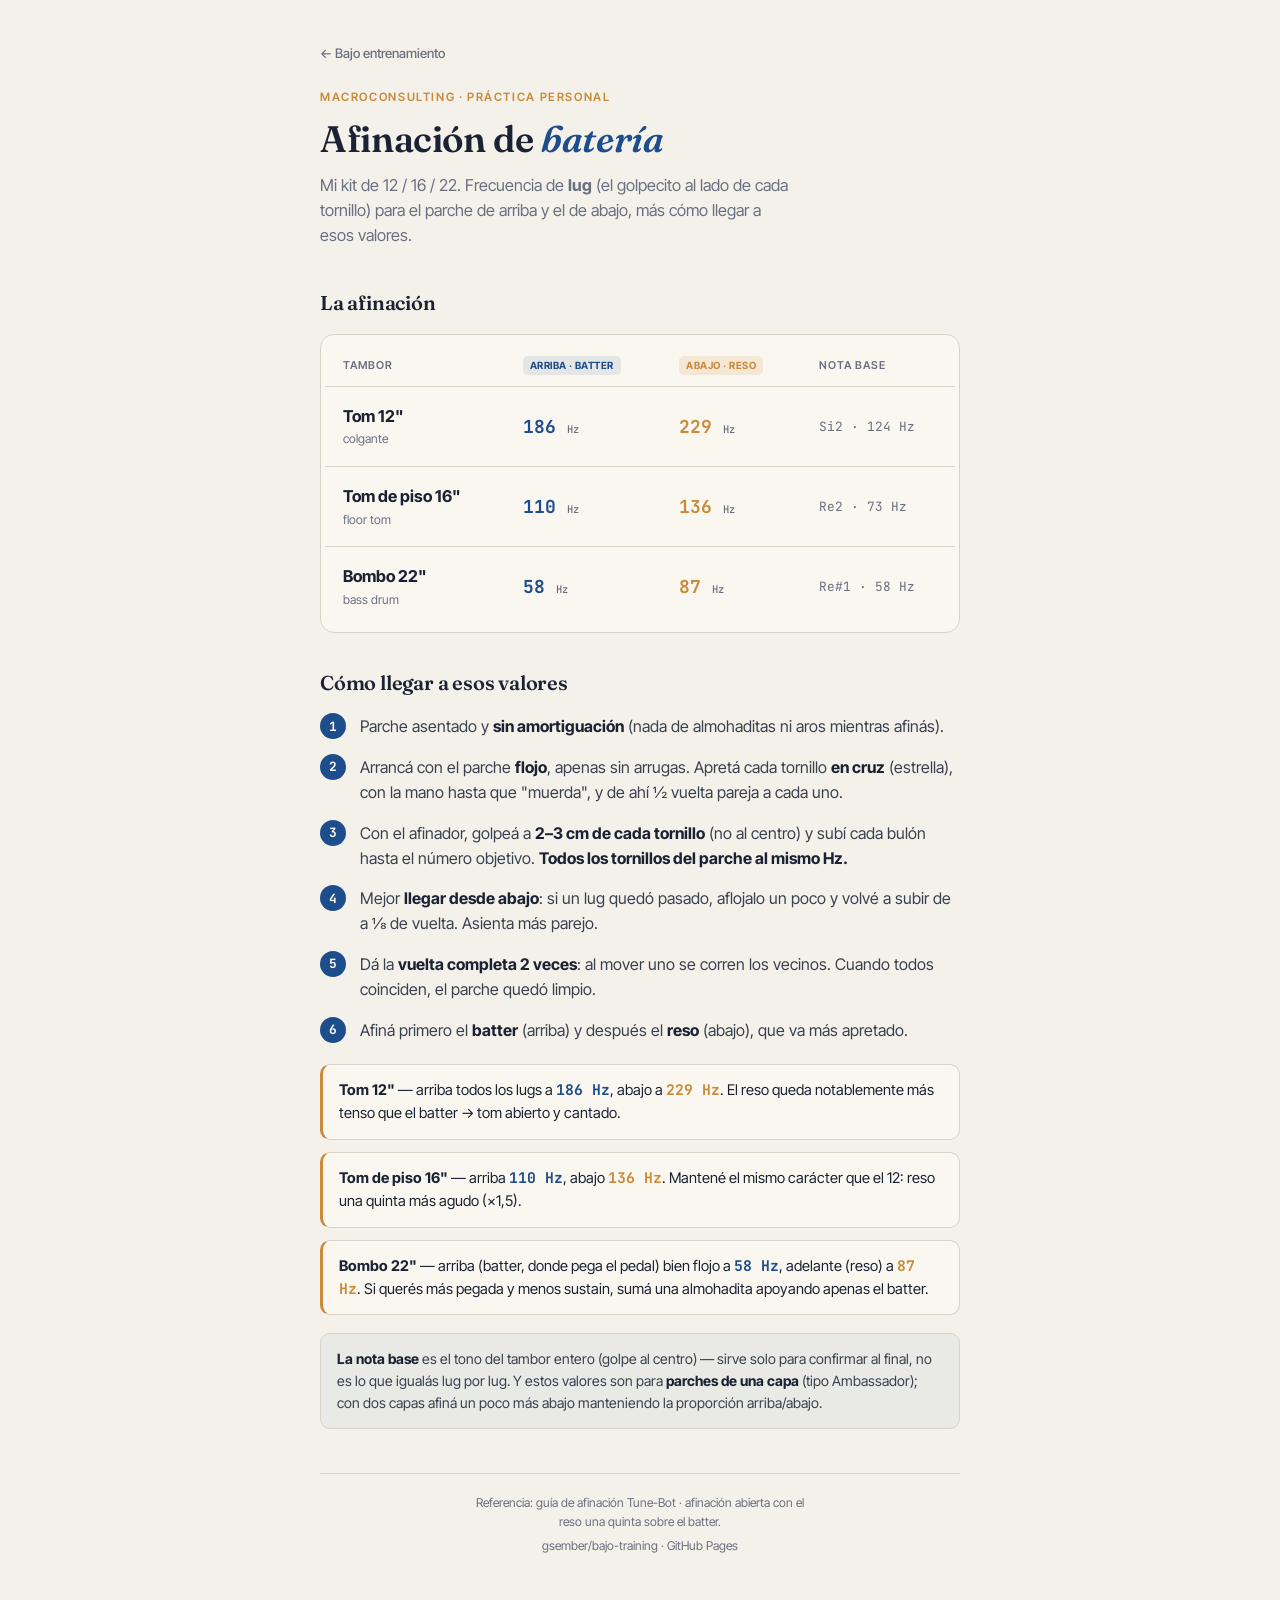
==== afinacion-bateria.html @ 642b0bb6 "Rename afinacion-bateria_1.html to afinacion-bateria.html" ====
<!DOCTYPE html>
<html lang="es">
<head>
<meta charset="UTF-8">
<meta name="viewport" content="width=device-width, initial-scale=1.0">
<title>Afinación de batería · 12 / 16 / 22</title>
<link rel="preconnect" href="https://fonts.googleapis.com">
<link rel="preconnect" href="https://fonts.gstatic.com" crossorigin>
<link href="https://fonts.googleapis.com/css2?family=Fraunces:ital,opsz,wght@0,9..144,400;0,9..144,600;1,9..144,400;1,9..144,600&family=Inter+Tight:wght@400;500;600;700&family=JetBrains+Mono:wght@500;700&display=swap" rel="stylesheet">
<style>
  :root{
    --bg:#f4f1ea; --paper:#faf7f0; --ink:#1a2233; --dim:#6a7080;
    --blue:#1e4d8b; --gold:#c98a3a; --border:#d9d3c5;
  }
  *{box-sizing:border-box; margin:0; padding:0}
  body{
    background:var(--bg); color:var(--ink);
    font-family:'Inter Tight',-apple-system,BlinkMacSystemFont,'Segoe UI',sans-serif;
    line-height:1.55; padding:40px 20px 64px;
    -webkit-font-smoothing:antialiased;
  }
  .wrap{max-width:640px; margin:0 auto}

  .back{
    display:inline-block; text-decoration:none; color:var(--dim);
    font-size:.82rem; font-weight:500; margin-bottom:26px;
    transition:color .15s ease;
  }
  .back:hover{color:var(--blue)}

  .kicker{
    font-size:.72rem; text-transform:uppercase; letter-spacing:.14em;
    color:var(--gold); font-weight:600; margin-bottom:12px;
  }
  h1{
    font-family:'Fraunces',serif; font-weight:600; font-size:2.3rem;
    line-height:1.08; letter-spacing:-.01em; margin-bottom:14px;
  }
  h1 em{font-style:italic; color:var(--blue)}
  .lead{color:var(--dim); font-size:1.02rem; max-width:52ch; margin-bottom:38px}

  h2{
    font-family:'Fraunces',serif; font-weight:600; font-size:1.25rem;
    margin:0 0 16px; letter-spacing:-.01em;
  }

  .panel{
    background:var(--paper); border:1px solid var(--border);
    border-radius:14px; padding:6px 4px; margin-bottom:34px; overflow:hidden;
  }
  table{width:100%; border-collapse:collapse}
  thead th{
    text-align:left; font-size:.68rem; text-transform:uppercase;
    letter-spacing:.09em; color:var(--dim); font-weight:600;
    padding:15px 18px 11px; border-bottom:1px solid var(--border);
  }
  tbody td{padding:17px 18px; border-bottom:1px solid var(--border); vertical-align:middle}
  tbody tr:last-child td{border-bottom:none}
  .drum{font-weight:700; font-size:1.02rem}
  .drum small{display:block; font-weight:400; color:var(--dim); font-size:.76rem; margin-top:1px}
  .hz{font-family:'JetBrains Mono',monospace; font-size:1.12rem; font-weight:700}
  .hz.b{color:var(--blue)}
  .hz.r{color:var(--gold)}
  .hz span{font-size:.66rem; font-weight:500; color:var(--dim)}
  .base{font-family:'JetBrains Mono',monospace; font-size:.8rem; color:var(--dim)}
  .head-tag{
    display:inline-block; font-size:.62rem; font-weight:700; letter-spacing:.05em;
    text-transform:uppercase; padding:2px 7px; border-radius:5px;
  }
  .head-tag.b{background:rgba(30,77,139,.1); color:var(--blue)}
  .head-tag.r{background:rgba(201,138,58,.14); color:var(--gold)}

  .steps{counter-reset:s; list-style:none; margin:0 0 6px}
  .steps li{
    position:relative; padding:0 0 16px 40px; color:#39414f;
  }
  .steps li:last-child{padding-bottom:0}
  .steps li::before{
    counter-increment:s; content:counter(s);
    position:absolute; left:0; top:-1px;
    width:26px; height:26px; border-radius:50%;
    background:var(--blue); color:#fff;
    font-family:'JetBrains Mono',monospace; font-size:.8rem; font-weight:700;
    display:flex; align-items:center; justify-content:center;
  }
  .steps b{color:var(--ink)}

  .perdrum{
    background:var(--paper); border:1px solid var(--border);
    border-left:3px solid var(--gold); border-radius:10px;
    padding:14px 16px; margin-bottom:12px; font-size:.92rem;
  }
  .perdrum:last-child{margin-bottom:0}
  .perdrum strong{font-weight:700}
  .perdrum .val{font-family:'JetBrains Mono',monospace; font-weight:700}
  .perdrum .val.b{color:var(--blue)}
  .perdrum .val.r{color:var(--gold)}

  .tip{
    font-size:.88rem; color:#39414f; background:rgba(30,77,139,.05);
    border:1px solid var(--border); border-radius:10px; padding:14px 16px; margin-top:18px;
  }
  .tip b{color:var(--ink)}

  footer{
    margin-top:44px; padding-top:20px; border-top:1px solid var(--border);
    color:var(--dim); font-size:.76rem; text-align:center;
  }
  footer .note{display:block; margin-bottom:6px; max-width:48ch; margin-inline:auto}

  @media (max-width:520px){
    h1{font-size:1.9rem}
    thead th:nth-child(4), tbody td:nth-child(4){display:none}
  }
</style>
</head>
<body>
<div class="wrap">
  <a class="back" href="./">← Bajo entrenamiento</a>

  <div class="kicker">MacroConsulting · Práctica personal</div>
  <h1>Afinación de <em>batería</em></h1>
  <p class="lead">Mi kit de 12 / 16 / 22. Frecuencia de <strong>lug</strong> (el golpecito al lado de cada tornillo) para el parche de arriba y el de abajo, más cómo llegar a esos valores.</p>

  <h2>La afinación</h2>
  <div class="panel">
    <table>
      <thead>
        <tr>
          <th>Tambor</th>
          <th><span class="head-tag b">Arriba · batter</span></th>
          <th><span class="head-tag r">Abajo · reso</span></th>
          <th>Nota base</th>
        </tr>
      </thead>
      <tbody>
        <tr>
          <td class="drum">Tom 12"<small>colgante</small></td>
          <td class="hz b">186 <span>Hz</span></td>
          <td class="hz r">229 <span>Hz</span></td>
          <td class="base">Si2 · 124 Hz</td>
        </tr>
        <tr>
          <td class="drum">Tom de piso 16"<small>floor tom</small></td>
          <td class="hz b">110 <span>Hz</span></td>
          <td class="hz r">136 <span>Hz</span></td>
          <td class="base">Re2 · 73 Hz</td>
        </tr>
        <tr>
          <td class="drum">Bombo 22"<small>bass drum</small></td>
          <td class="hz b">58 <span>Hz</span></td>
          <td class="hz r">87 <span>Hz</span></td>
          <td class="base">Re#1 · 58 Hz</td>
        </tr>
      </tbody>
    </table>
  </div>

  <h2>Cómo llegar a esos valores</h2>
  <ol class="steps">
    <li>Parche asentado y <b>sin amortiguación</b> (nada de almohaditas ni aros mientras afinás).</li>
    <li>Arrancá con el parche <b>flojo</b>, apenas sin arrugas. Apretá cada tornillo <b>en cruz</b> (estrella), con la mano hasta que "muerda", y de ahí ½ vuelta pareja a cada uno.</li>
    <li>Con el afinador, golpeá a <b>2–3 cm de cada tornillo</b> (no al centro) y subí cada bulón hasta el número objetivo. <b>Todos los tornillos del parche al mismo Hz.</b></li>
    <li>Mejor <b>llegar desde abajo</b>: si un lug quedó pasado, aflojalo un poco y volvé a subir de a ⅛ de vuelta. Asienta más parejo.</li>
    <li>Dá la <b>vuelta completa 2 veces</b>: al mover uno se corren los vecinos. Cuando todos coinciden, el parche quedó limpio.</li>
    <li>Afiná primero el <b>batter</b> (arriba) y después el <b>reso</b> (abajo), que va más apretado.</li>
  </ol>

  <div style="margin-top:22px">
    <div class="perdrum">
      <strong>Tom 12"</strong> — arriba todos los lugs a <span class="val b">186 Hz</span>, abajo a <span class="val r">229 Hz</span>. El reso queda notablemente más tenso que el batter → tom abierto y cantado.
    </div>
    <div class="perdrum">
      <strong>Tom de piso 16"</strong> — arriba <span class="val b">110 Hz</span>, abajo <span class="val r">136 Hz</span>. Mantené el mismo carácter que el 12: reso una quinta más agudo (×1,5).
    </div>
    <div class="perdrum">
      <strong>Bombo 22"</strong> — arriba (batter, donde pega el pedal) bien flojo a <span class="val b">58 Hz</span>, adelante (reso) a <span class="val r">87 Hz</span>. Si querés más pegada y menos sustain, sumá una almohadita apoyando apenas el batter.
    </div>
  </div>

  <div class="tip">
    <b>La nota base</b> es el tono del tambor entero (golpe al centro) — sirve solo para confirmar al final, no es lo que igualás lug por lug. Y estos valores son para <b>parches de una capa</b> (tipo Ambassador); con dos capas afiná un poco más abajo manteniendo la proporción arriba/abajo.
  </div>

  <footer>
    <span class="note">Referencia: guía de afinación Tune-Bot · afinación abierta con el reso una quinta sobre el batter.</span>
    gsember/bajo-training · GitHub Pages
  </footer>
</div>
</body>
</html>
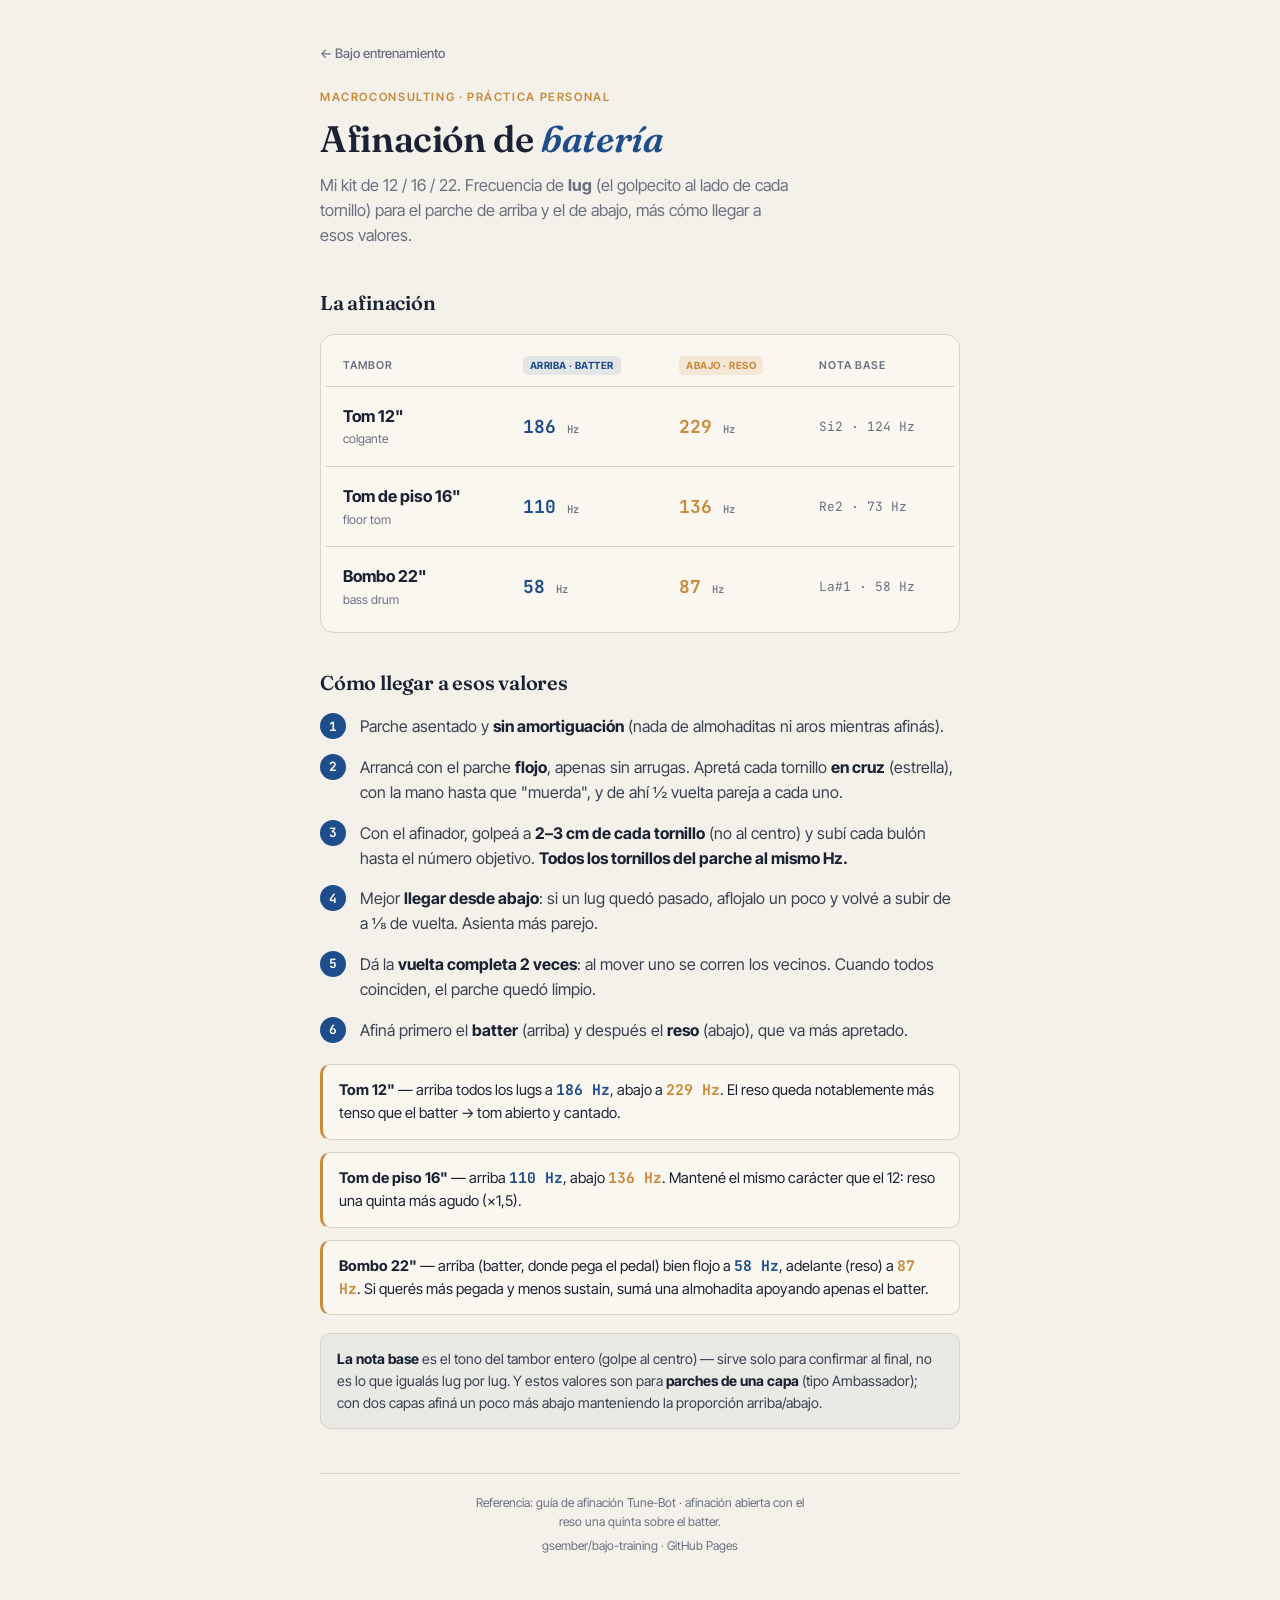
==== commit 3fb7f237: "Agregar pagina Conceptos de afinacion + tarjeta en indice; corregir nota del bombo (La#1)" ====
--- a/afinacion-bateria.html
+++ b/afinacion-bateria.html
@@ -150,7 +150,7 @@
           <td class="drum">Bombo 22"<small>bass drum</small></td>
           <td class="hz b">58 <span>Hz</span></td>
           <td class="hz r">87 <span>Hz</span></td>
-          <td class="base">Re#1 · 58 Hz</td>
+          <td class="base">La#1 · 58 Hz</td>
         </tr>
       </tbody>
     </table>
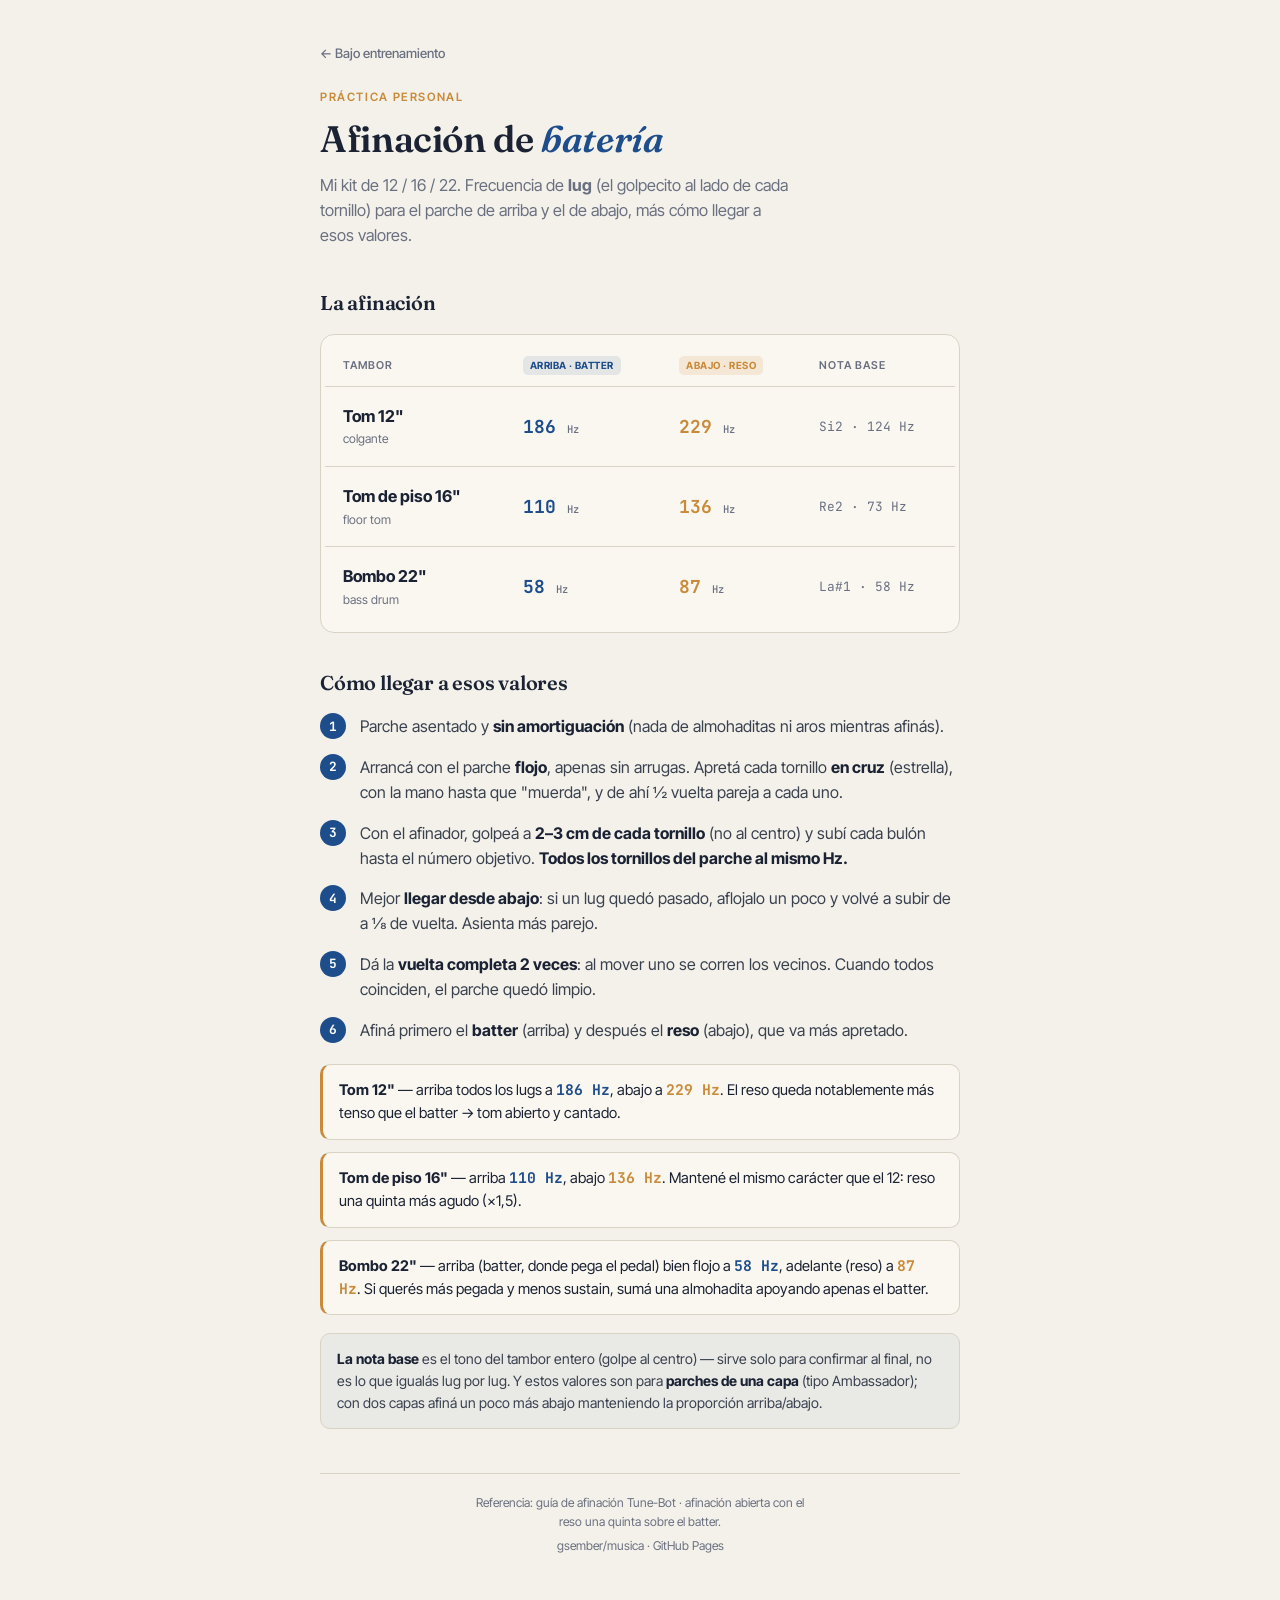
==== commit dc317358: "Quitar MacroConsulting (queda Practica personal) y actualizar citas a gsember/musica" ====
--- a/afinacion-bateria.html
+++ b/afinacion-bateria.html
@@ -118,7 +118,7 @@
 <div class="wrap">
   <a class="back" href="./">← Bajo entrenamiento</a>
 
-  <div class="kicker">MacroConsulting · Práctica personal</div>
+  <div class="kicker">Práctica personal</div>
   <h1>Afinación de <em>batería</em></h1>
   <p class="lead">Mi kit de 12 / 16 / 22. Frecuencia de <strong>lug</strong> (el golpecito al lado de cada tornillo) para el parche de arriba y el de abajo, más cómo llegar a esos valores.</p>
 
@@ -184,7 +184,7 @@
 
   <footer>
     <span class="note">Referencia: guía de afinación Tune-Bot · afinación abierta con el reso una quinta sobre el batter.</span>
-    gsember/bajo-training · GitHub Pages
+    gsember/musica · GitHub Pages
   </footer>
 </div>
 </body>
